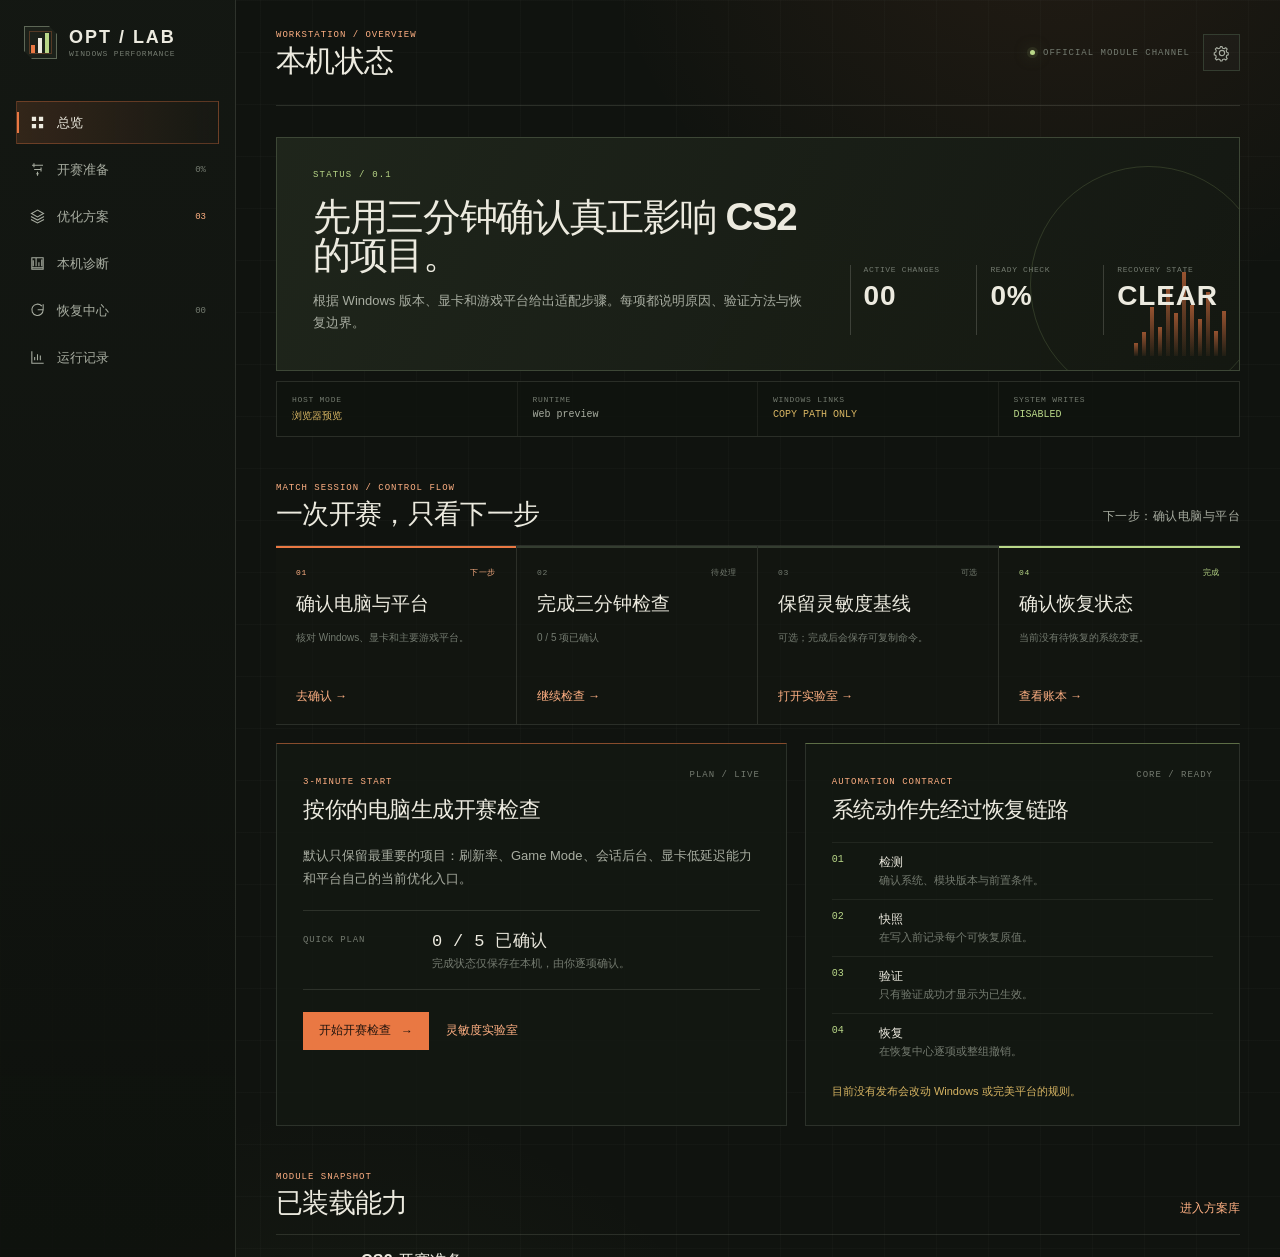
==== index.html @ 4973492f "refactor(repo): make OPT LAB the primary app" ====
<!doctype html>
<html lang="zh-CN">
<head>
  <meta charset="utf-8">
  <meta name="viewport" content="width=device-width, initial-scale=1">
  <meta name="theme-color" content="#10130f">
  <meta http-equiv="refresh" content="0; url=./web/index.html">
  <title>OPT / LAB — Windows 游戏优化工作台</title>
  <style>
    :root { color-scheme: dark; font-family: "Segoe UI", "Microsoft YaHei", sans-serif; background: #10130f; color: #eceadf; }
    body { display: grid; min-height: 100vh; margin: 0; place-items: center; }
    main { max-width: 540px; padding: 32px; border: 1px solid #343d30; background: #151914; }
    p { color: #a8ada1; line-height: 1.7; }
    a { color: #ffb083; }
  </style>
</head>
<body>
  <main>
    <h1>OPT / LAB</h1>
    <p>正在打开 Windows 游戏优化工作台。灵敏度实验室现在作为应用内置模块提供。</p>
    <a href="./web/index.html">如果没有自动进入，请点击这里</a>
  </main>
</body>
</html>
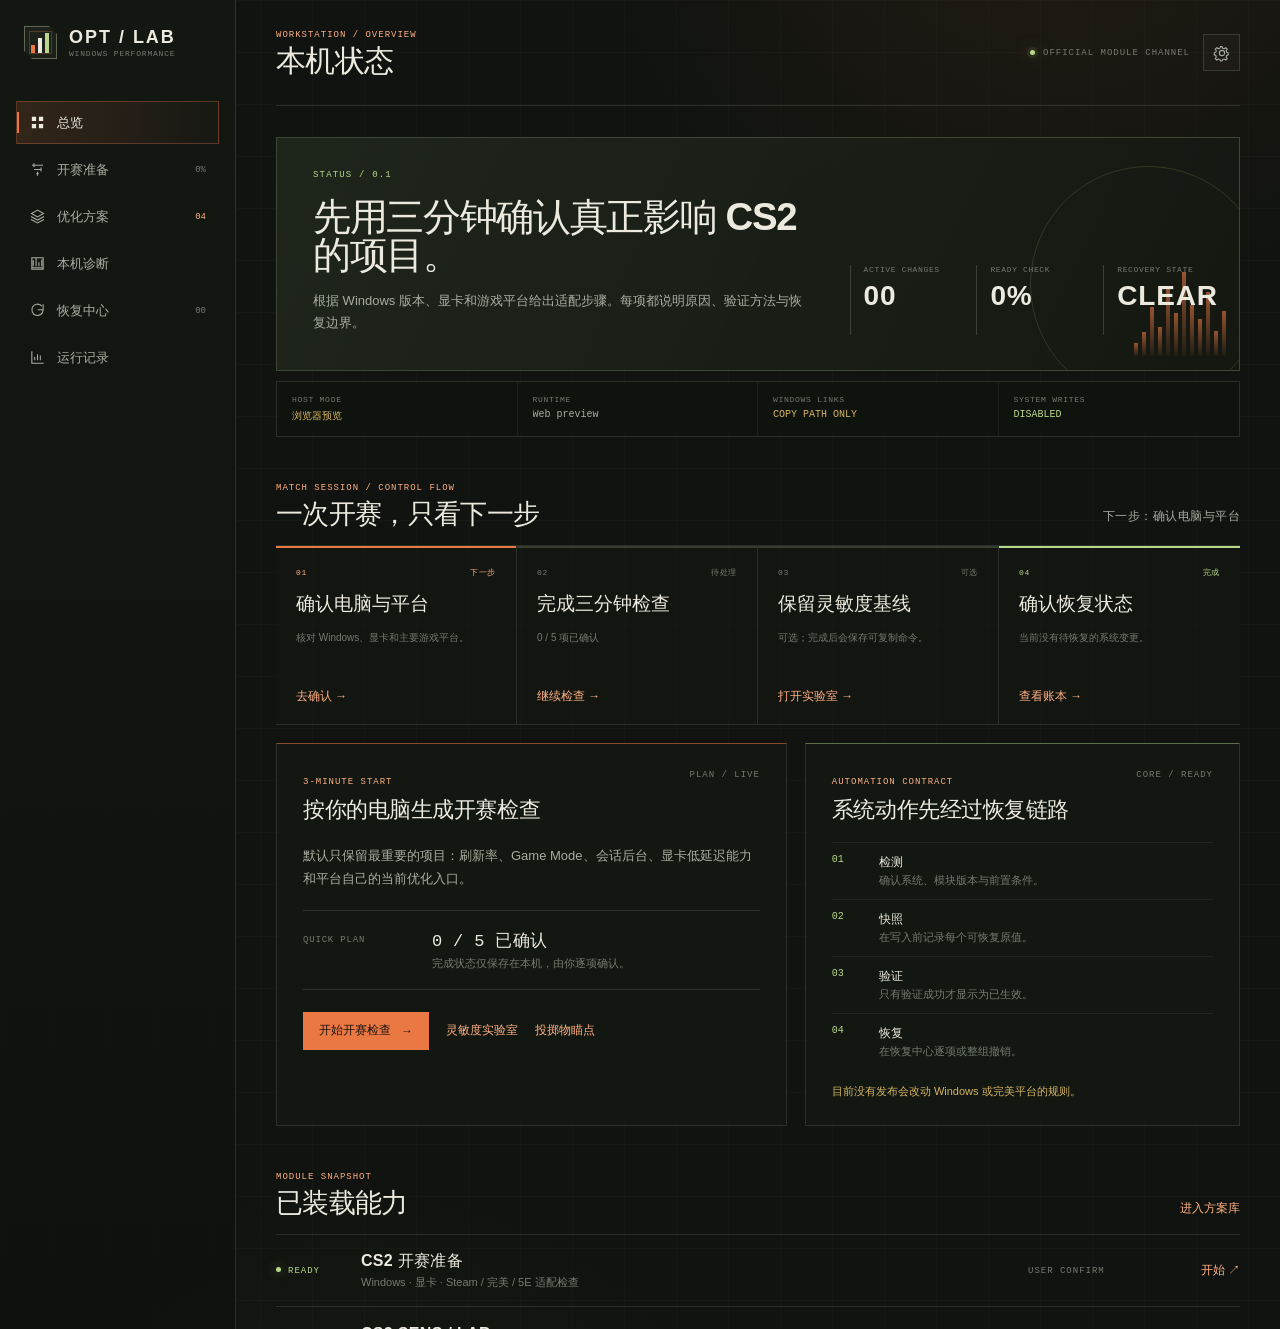
==== commit 44741b64: "feat(lineups): introduce CS2 Lineups module with interactive map and offline functionality" ====
--- a/index.html
+++ b/index.html
@@ -4,7 +4,7 @@
   <meta charset="utf-8">
   <meta name="viewport" content="width=device-width, initial-scale=1">
   <meta name="theme-color" content="#10130f">
-  <meta http-equiv="refresh" content="0; url=./web/index.html">
+  <meta http-equiv="refresh" content="0; url=./opt-lab/web/index.html">
   <title>OPT / LAB — Windows 游戏优化工作台</title>
   <style>
     :root { color-scheme: dark; font-family: "Segoe UI", "Microsoft YaHei", sans-serif; background: #10130f; color: #eceadf; }
@@ -17,8 +17,8 @@
 <body>
   <main>
     <h1>OPT / LAB</h1>
-    <p>正在打开 Windows 游戏优化工作台。灵敏度实验室现在作为应用内置模块提供。</p>
-    <a href="./web/index.html">如果没有自动进入，请点击这里</a>
+    <p>正在打开 Windows 游戏优化工作台。灵敏度和投掷物瞄点作为独立产品目录，由载体加载。</p>
+    <a href="./opt-lab/web/index.html">如果没有自动进入，请点击这里</a>
   </main>
 </body>
 </html>
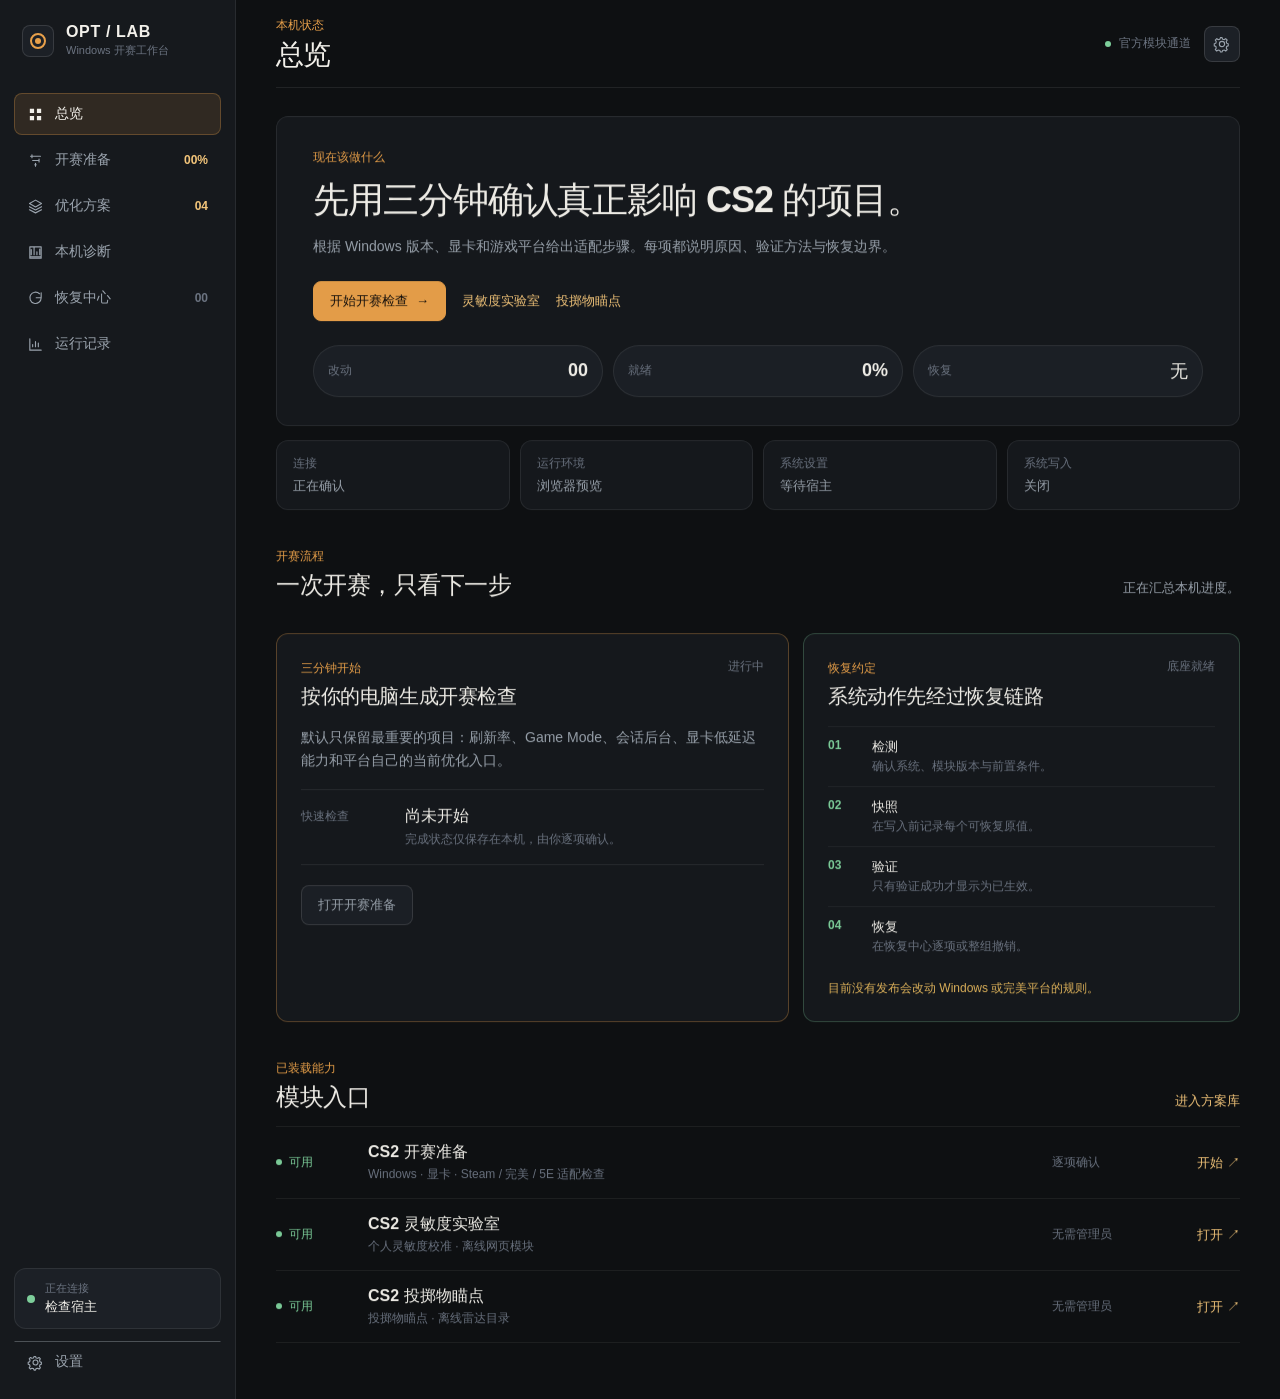
==== commit 09fe4336: "feat(ui): restyle OPT / LAB with a calmer range visual language Replace the olive tactical dashboard" ====
--- a/index.html
+++ b/index.html
@@ -3,15 +3,15 @@
 <head>
   <meta charset="utf-8">
   <meta name="viewport" content="width=device-width, initial-scale=1">
-  <meta name="theme-color" content="#10130f">
+  <meta name="theme-color" content="#0e1012">
   <meta http-equiv="refresh" content="0; url=./opt-lab/web/index.html">
   <title>OPT / LAB — Windows 游戏优化工作台</title>
   <style>
-    :root { color-scheme: dark; font-family: "Segoe UI", "Microsoft YaHei", sans-serif; background: #10130f; color: #eceadf; }
+    :root { color-scheme: dark; font-family: "Segoe UI Variable", "Segoe UI", "PingFang SC", "Noto Sans SC", "Microsoft YaHei", sans-serif; background: #0e1012; color: #f2f0ea; }
     body { display: grid; min-height: 100vh; margin: 0; place-items: center; }
-    main { max-width: 540px; padding: 32px; border: 1px solid #343d30; background: #151914; }
-    p { color: #a8ada1; line-height: 1.7; }
-    a { color: #ffb083; }
+    main { max-width: 540px; padding: 32px; border: 1px solid rgba(255, 255, 255, 0.08); border-radius: 12px; background: #16191d; }
+    p { color: #9aa3ad; line-height: 1.7; }
+    a { color: #f3c57a; }
   </style>
 </head>
 <body>
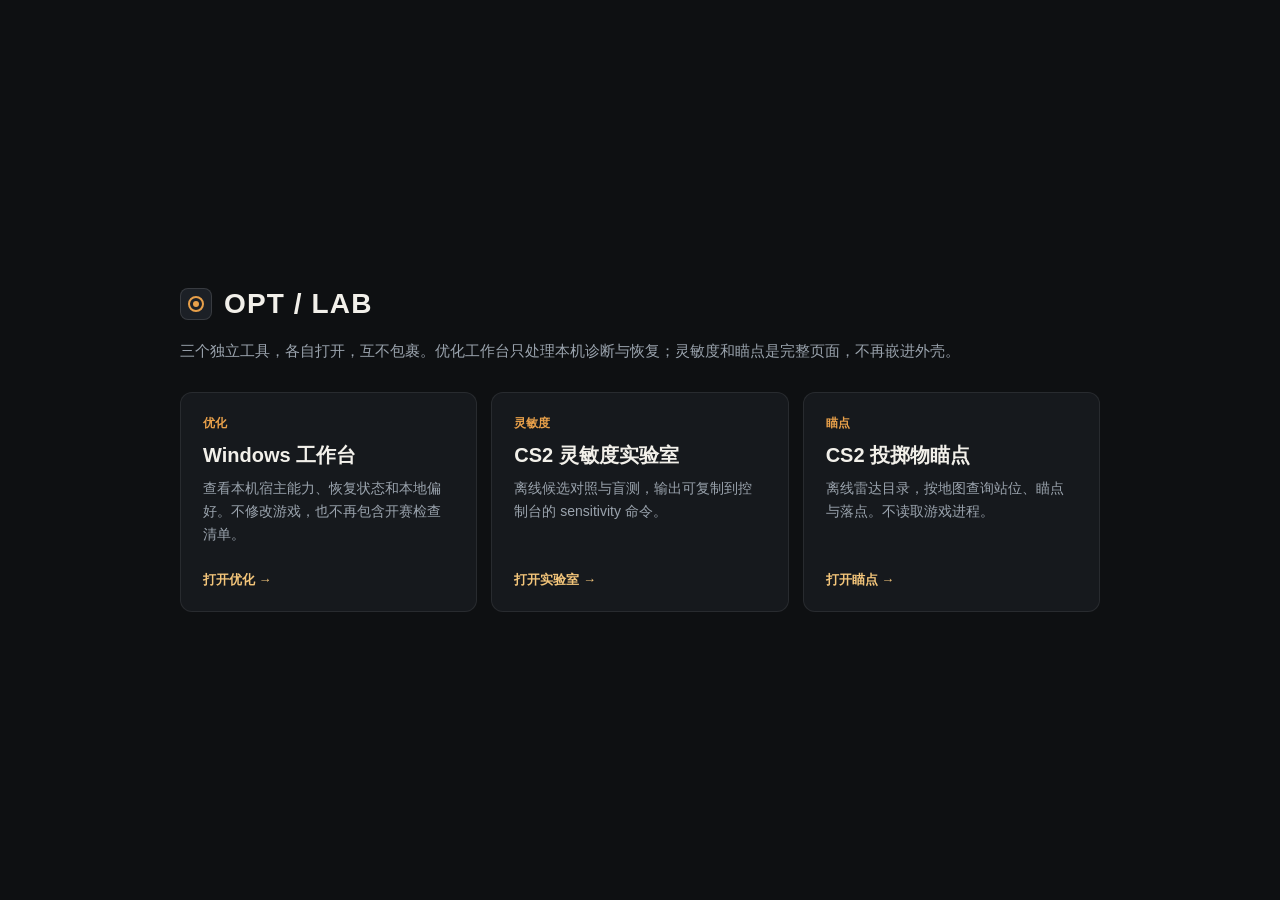
==== commit d3f1131c: "feat: unbundle three products and drop match-readiness Make the repo root a chooser for the Windows " ====
--- a/index.html
+++ b/index.html
@@ -4,21 +4,106 @@
   <meta charset="utf-8">
   <meta name="viewport" content="width=device-width, initial-scale=1">
   <meta name="theme-color" content="#0e1012">
-  <meta http-equiv="refresh" content="0; url=./opt-lab/web/index.html">
-  <title>OPT / LAB — Windows 游戏优化工作台</title>
+  <meta name="color-scheme" content="dark">
+  <title>OPT / LAB — 选择工具</title>
   <style>
-    :root { color-scheme: dark; font-family: "Segoe UI Variable", "Segoe UI", "PingFang SC", "Noto Sans SC", "Microsoft YaHei", sans-serif; background: #0e1012; color: #f2f0ea; }
-    body { display: grid; min-height: 100vh; margin: 0; place-items: center; }
-    main { max-width: 540px; padding: 32px; border: 1px solid rgba(255, 255, 255, 0.08); border-radius: 12px; background: #16191d; }
-    p { color: #9aa3ad; line-height: 1.7; }
-    a { color: #f3c57a; }
+    :root {
+      color-scheme: dark;
+      --ink: #0e1012;
+      --ink-2: #16191d;
+      --ink-3: #1c2026;
+      --line: rgba(255, 255, 255, 0.08);
+      --paper: #f2f0ea;
+      --muted: #9aa3ad;
+      --dim: #6b7380;
+      --orange: #e8a04a;
+      --orange-bright: #f3c57a;
+      --sans: "Segoe UI Variable", "Segoe UI", "PingFang SC", "Noto Sans SC", "Microsoft YaHei", sans-serif;
+    }
+    * { box-sizing: border-box; }
+    html, body { margin: 0; min-height: 100vh; background: var(--ink); color: var(--paper); font-family: var(--sans); }
+    body { display: grid; place-items: center; padding: 32px 20px; }
+    main { width: min(920px, 100%); }
+    .brand { display: flex; align-items: center; gap: 12px; margin-bottom: 18px; }
+    .mark {
+      position: relative;
+      width: 32px;
+      height: 32px;
+      border: 1px solid rgba(255, 255, 255, 0.12);
+      border-radius: 8px;
+      background: var(--ink-3);
+    }
+    .mark::before {
+      position: absolute;
+      inset: 7px;
+      border: 2px solid var(--orange);
+      border-radius: 50%;
+      content: "";
+    }
+    .mark::after {
+      position: absolute;
+      top: 50%;
+      left: 50%;
+      width: 6px;
+      height: 6px;
+      border-radius: 50%;
+      background: var(--orange);
+      content: "";
+      transform: translate(-50%, -50%);
+    }
+    h1 { margin: 0; font-size: 28px; letter-spacing: 0.04em; }
+    .lede { margin: 8px 0 28px; color: var(--muted); font-size: 15px; line-height: 1.7; }
+    .board {
+      display: grid;
+      grid-template-columns: repeat(3, minmax(0, 1fr));
+      gap: 14px;
+    }
+    a.card {
+      display: flex;
+      min-height: 220px;
+      flex-direction: column;
+      padding: 22px;
+      border: 1px solid var(--line);
+      border-radius: 12px;
+      background: var(--ink-2);
+      color: inherit;
+      text-decoration: none;
+    }
+    a.card:hover { border-color: rgba(232, 160, 74, 0.45); }
+    a.card:focus-visible { outline: 2px solid var(--orange); outline-offset: 3px; }
+    .kicker { color: var(--orange); font-size: 12px; font-weight: 650; }
+    a.card h2 { margin: 10px 0 8px; font-size: 20px; }
+    a.card p { margin: 0; color: var(--muted); font-size: 14px; line-height: 1.65; }
+    a.card span { margin-top: auto; padding-top: 18px; color: var(--orange-bright); font-size: 13px; font-weight: 650; }
+    @media (max-width: 800px) {
+      .board { grid-template-columns: 1fr; }
+    }
   </style>
 </head>
 <body>
   <main>
-    <h1>OPT / LAB</h1>
-    <p>正在打开 Windows 游戏优化工作台。灵敏度和投掷物瞄点作为独立产品目录，由载体加载。</p>
-    <a href="./opt-lab/web/index.html">如果没有自动进入，请点击这里</a>
+    <div class="brand"><span class="mark" aria-hidden="true"></span><h1>OPT / LAB</h1></div>
+    <p class="lede">三个独立工具，各自打开，互不包裹。优化工作台只处理本机诊断与恢复；灵敏度和瞄点是完整页面，不再嵌进外壳。</p>
+    <nav class="board" aria-label="选择工具">
+      <a class="card" href="./opt-lab/web/index.html">
+        <div class="kicker">优化</div>
+        <h2>Windows 工作台</h2>
+        <p>查看本机宿主能力、恢复状态和本地偏好。不修改游戏，也不再包含开赛检查清单。</p>
+        <span>打开优化 →</span>
+      </a>
+      <a class="card" href="./cs2-sensitivity/index.html">
+        <div class="kicker">灵敏度</div>
+        <h2>CS2 灵敏度实验室</h2>
+        <p>离线候选对照与盲测，输出可复制到控制台的 sensitivity 命令。</p>
+        <span>打开实验室 →</span>
+      </a>
+      <a class="card" href="./cs2-lineups/index.html">
+        <div class="kicker">瞄点</div>
+        <h2>CS2 投掷物瞄点</h2>
+        <p>离线雷达目录，按地图查询站位、瞄点与落点。不读取游戏进程。</p>
+        <span>打开瞄点 →</span>
+      </a>
+    </nav>
   </main>
 </body>
 </html>
